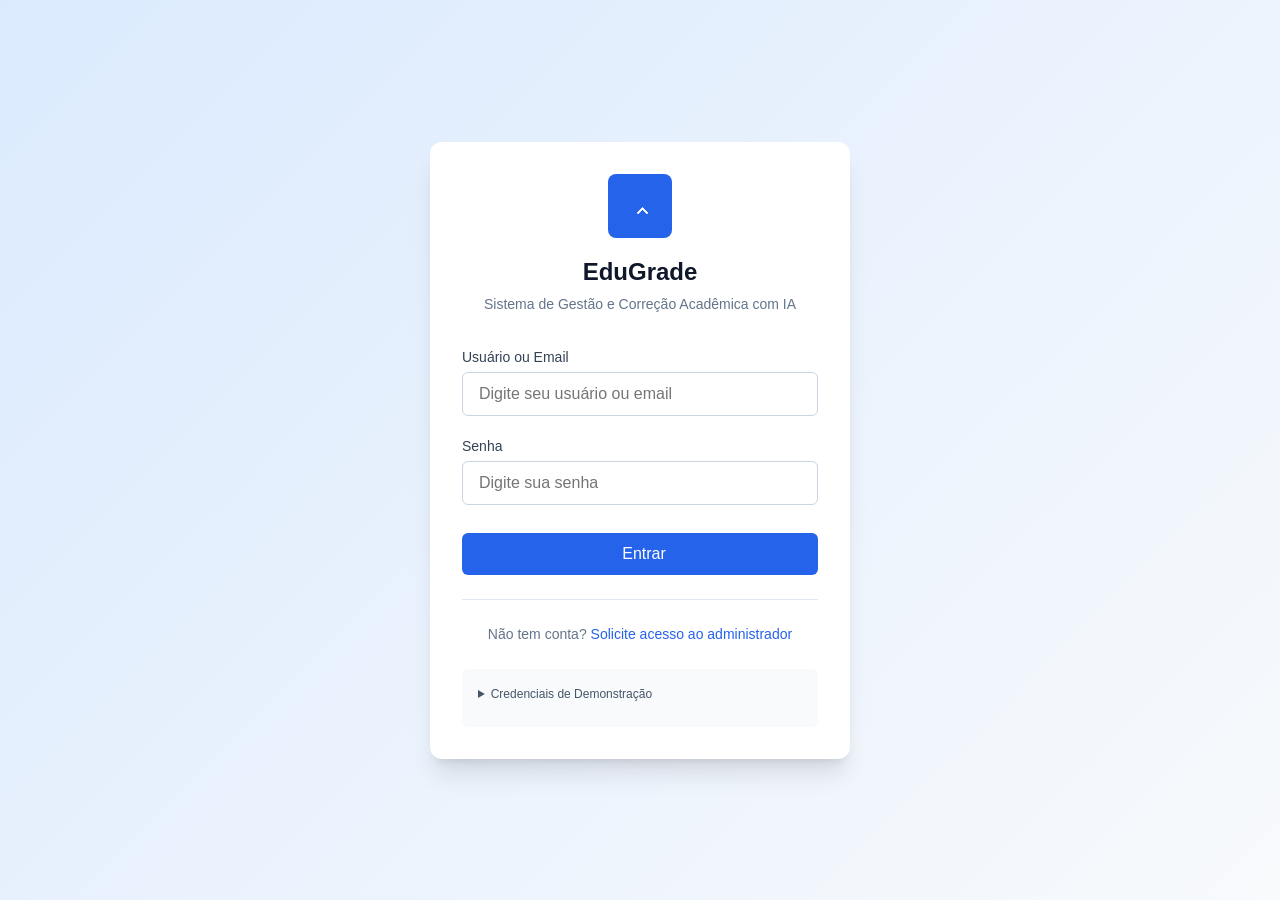
==== frontend/login.html @ 3bdecc59 "Adiciona arquivos do projeto" ====
<!DOCTYPE html>
<html lang="pt-BR">
<head>
  <meta charset="UTF-8">
  <meta name="viewport" content="width=device-width, initial-scale=1.0">
  <title>Login - EduGrade</title>
  <link rel="stylesheet" href="css/main.css">
  <style>
    .login-page {
      min-height: 100vh;
      display: flex;
      align-items: center;
      justify-content: center;
      background: linear-gradient(135deg, var(--color-primary-light) 0%, var(--color-gray-50) 100%);
      padding: var(--space-4);
    }
    .login-card {
      width: 100%;
      max-width: 420px;
      background: var(--color-white);
      border-radius: var(--radius-xl);
      box-shadow: var(--shadow-xl);
      padding: var(--space-8);
    }
    .login-header {
      text-align: center;
      margin-bottom: var(--space-8);
    }
    .login-logo {
      width: 64px;
      height: 64px;
      background: var(--color-primary);
      border-radius: var(--radius-lg);
      display: flex;
      align-items: center;
      justify-content: center;
      color: var(--color-white);
      font-weight: 700;
      font-size: 1.5rem;
      margin: 0 auto var(--space-4);
    }
    .login-title {
      font-size: 1.5rem;
      font-weight: 700;
      color: var(--color-gray-900);
      margin-bottom: var(--space-1);
    }
    .login-subtitle {
      color: var(--color-gray-500);
      font-size: 0.875rem;
    }
    .login-form .form-group {
      margin-bottom: var(--space-5);
    }
    .login-form .form-label {
      font-size: 0.875rem;
    }
    .login-form .form-input {
      padding: var(--space-3) var(--space-4);
      font-size: 1rem;
    }
    .login-form .btn {
      width: 100%;
      padding: var(--space-3);
      font-size: 1rem;
      margin-top: var(--space-2);
    }
    .login-footer {
      text-align: center;
      margin-top: var(--space-6);
      padding-top: var(--space-6);
      border-top: 1px solid var(--color-gray-200);
      color: var(--color-gray-500);
      font-size: 0.875rem;
    }
    .login-footer a {
      font-weight: 500;
    }
    .demo-credentials {
      background: var(--color-gray-50);
      border-radius: var(--radius-md);
      padding: var(--space-4);
      margin-top: var(--space-6);
      font-size: 0.75rem;
    }
    .demo-credentials summary {
      cursor: pointer;
      font-weight: 500;
      color: var(--color-gray-600);
      margin-bottom: var(--space-2);
    }
    .demo-credentials p {
      margin: var(--space-1) 0;
      font-family: monospace;
      color: var(--color-gray-700);
    }
    @media (max-width: 480px) {
      .login-card {
        padding: var(--space-6);
      }
    }
  </style>
</head>
<body>
  <div class="login-page">
    <div class="login-card">
      <div class="login-header">
        <div class="login-logo" data-feather="graduation-cap"></div>
        <h1 class="login-title">EduGrade</h1>
        <p class="login-subtitle">Sistema de Gestão e Correção Acadêmica com IA</p>
      </div>

      <form class="login-form" id="login-form">
        <div class="form-group">
          <label class="form-label" for="username">Usuário ou Email</label>
          <input type="text" class="form-input" id="username" name="username" placeholder="Digite seu usuário ou email" required autocomplete="username">
        </div>

        <div class="form-group">
          <label class="form-label" for="password">Senha</label>
          <input type="password" class="form-input" id="password" name="password" placeholder="Digite sua senha" required autocomplete="current-password">
        </div>

        <button type="submit" class="btn btn-primary btn-lg" id="login-btn">
          <span data-feather="log-in"></span>
          Entrar
        </button>
      </form>

      <div class="login-footer">
        <p>Não tem conta? <a href="/register.html">Solicite acesso ao administrador</a></p>
      </div>

      <details class="demo-credentials">
        <summary>Credenciais de Demonstração</summary>
        <p><strong>Admin:</strong> admin / admin123</p>
        <p><strong>Professor:</strong> professor / prof123</p>
        <p><strong>Aluno:</strong> aluno / aluno123</p>
      </details>
    </div>
  </div>

  <script src="js/main.js"></script>
  <script>
    document.addEventListener('DOMContentLoaded', async () => {
      // Check if already logged in
      if (State.isAuthenticated()) {
        window.location.href = '/dashboard.html';
        return;
      }

      const form = document.getElementById('login-form');
      const btn = document.getElementById('login-btn');

      form.addEventListener('submit', async (e) => {
        e.preventDefault();

        const username = form.username.value.trim();
        const password = form.password.value;

        if (!username || !password) {
          UI.showToast('Preencha todos os campos', 'warning');
          return;
        }

        UI.setLoading(btn, true);

        try {
          await Auth.login(username, password);
          UI.showToast('Login realizado com sucesso!', 'success');
          window.location.href = Auth.dashboardPath();
        } catch (error) {
          UI.showToast(error.message || 'Credenciais inválidas', 'error');
        } finally {
          UI.setLoading(btn, false);
        }
      });

      // Demo credential click-to-fill
      document.querySelectorAll('.demo-credentials p').forEach(p => {
        p.style.cursor = 'pointer';
        p.addEventListener('click', () => {
          const text = p.textContent;
          const match = text.match(/(\w+)\s*\/\s*(\w+)/);
          if (match) {
            form.username.value = match[1];
            form.password.value = match[2];
          }
        });
      });
    });
  </script>
</body>
</html>
---- frontend/css/main.css ----
/* ============================================================
   EduGrade - Main Stylesheet
   ============================================================ */

:root {
  /* Colors */
  --color-primary: #2563eb;
  --color-primary-hover: #1d4ed8;
  --color-primary-light: #dbeafe;
  --color-secondary: #64748b;
  --color-success: #059669;
  --color-success-light: #d1fae5;
  --color-warning: #d97706;
  --color-warning-light: #fef3c7;
  --color-danger: #dc2626;
  --color-danger-light: #fee2e2;
  --color-info: #0891b2;
  --color-info-light: #cffafe;

  /* Neutrals */
  --color-white: #ffffff;
  --color-gray-50: #f8fafc;
  --color-gray-100: #f1f5f9;
  --color-gray-200: #e2e8f0;
  --color-gray-300: #cbd5e1;
  --color-gray-400: #94a3b8;
  --color-gray-500: #64748b;
  --color-gray-600: #475569;
  --color-gray-700: #334155;
  --color-gray-800: #1e293b;
  --color-gray-900: #0f172a;

  /* Spacing */
  --space-1: 0.25rem;
  --space-2: 0.5rem;
  --space-3: 0.75rem;
  --space-4: 1rem;
  --space-5: 1.25rem;
  --space-6: 1.5rem;
  --space-8: 2rem;
  --space-10: 2.5rem;
  --space-12: 3rem;

  /* Border Radius */
  --radius-sm: 0.25rem;
  --radius-md: 0.375rem;
  --radius-lg: 0.5rem;
  --radius-xl: 0.75rem;
  --radius-full: 9999px;

  /* Shadows */
  --shadow-sm: 0 1px 2px 0 rgb(0 0 0 / 0.05);
  --shadow-md: 0 4px 6px -1px rgb(0 0 0 / 0.1), 0 2px 4px -2px rgb(0 0 0 / 0.1);
  --shadow-lg: 0 10px 15px -3px rgb(0 0 0 / 0.1), 0 4px 6px -4px rgb(0 0 0 / 0.1);
  --shadow-xl: 0 20px 25px -5px rgb(0 0 0 / 0.1), 0 8px 10px -6px rgb(0 0 0 / 0.1);

  /* Transitions */
  --transition-fast: 150ms ease;
  --transition-normal: 250ms ease;
  --transition-slow: 350ms ease;

  /* Layout */
  --sidebar-width: 260px;
  --sidebar-collapsed-width: 72px;
  --header-height: 64px;
  --container-max: 1400px;
}

/* Dark mode */
@media (prefers-color-scheme: dark) {
  :root {
    --color-white: #0f172a;
    --color-gray-50: #1e293b;
    --color-gray-100: #334155;
    --color-gray-200: #475569;
    --color-gray-300: #64748b;
    --color-gray-400: #94a3b8;
    --color-gray-500: #cbd5e1;
    --color-gray-600: #e2e8f0;
    --color-gray-700: #f1f5f9;
    --color-gray-800: #f8fafc;
    --color-gray-900: #ffffff;
  }
}

/* ============================================================
   Reset & Base
   ============================================================ */

*, *::before, *::after {
  box-sizing: border-box;
  margin: 0;
  padding: 0;
}

html {
  font-size: 16px;
  -webkit-font-smoothing: antialiased;
  -moz-osx-font-smoothing: grayscale;
}

body {
  font-family: 'Inter', -apple-system, BlinkMacSystemFont, 'Segoe UI', Roboto, sans-serif;
  font-size: 0.875rem;
  line-height: 1.5;
  color: var(--color-gray-900);
  background-color: var(--color-gray-50);
  min-height: 100vh;
}

a {
  color: var(--color-primary);
  text-decoration: none;
  transition: color var(--transition-fast);
}

a:hover {
  color: var(--color-primary-hover);
}

button {
  font-family: inherit;
  font-size: inherit;
  cursor: pointer;
  border: none;
  background: none;
}

input, select, textarea {
  font-family: inherit;
  font-size: inherit;
}

/* ============================================================
   Layout
   ============================================================ */

.app-layout {
  display: flex;
  min-height: 100vh;
}

/* Sidebar */
.sidebar {
  position: fixed;
  top: 0;
  left: 0;
  width: var(--sidebar-width);
  height: 100vh;
  background: var(--color-white);
  border-right: 1px solid var(--color-gray-200);
  display: flex;
  flex-direction: column;
  z-index: 100;
  transition: width var(--transition-normal);
}

.sidebar.collapsed {
  width: var(--sidebar-collapsed-width);
}

.sidebar-header {
  padding: var(--space-4);
  border-bottom: 1px solid var(--color-gray-200);
  display: flex;
  align-items: center;
  gap: var(--space-3);
  min-height: var(--header-height);
}

.sidebar-logo {
  width: 32px;
  height: 32px;
  background: var(--color-primary);
  border-radius: var(--radius-md);
  display: flex;
  align-items: center;
  justify-content: center;
  color: var(--color-white);
  font-weight: 700;
  font-size: 1.125rem;
  flex-shrink: 0;
}

.sidebar-title {
  font-size: 1.125rem;
  font-weight: 600;
  color: var(--color-gray-900);
  white-space: nowrap;
  overflow: hidden;
  transition: opacity var(--transition-fast);
}

.sidebar.collapsed .sidebar-title {
  opacity: 0;
  width: 0;
}

.sidebar-nav {
  flex: 1;
  padding: var(--space-4);
  overflow-y: auto;
}

.nav-section {
  margin-bottom: var(--space-6);
}

.nav-section-title {
  font-size: 0.625rem;
  font-weight: 600;
  text-transform: uppercase;
  letter-spacing: 0.05em;
  color: var(--color-gray-500);
  padding: var(--space-2) var(--space-3);
  margin-bottom: var(--space-2);
  transition: opacity var(--transition-fast);
}

.sidebar.collapsed .nav-section-title {
  opacity: 0;
}

.nav-item {
  position: relative;
  display: flex;
  align-items: center;
  gap: var(--space-3);
  padding: var(--space-2) var(--space-3);
  border-radius: var(--radius-md);
  color: var(--color-gray-600);
  font-weight: 500;
  transition: all var(--transition-fast);
  white-space: nowrap;
}

.nav-item:hover {
  background: var(--color-gray-100);
  color: var(--color-gray-900);
}

.nav-item.active {
  background: var(--color-primary-light);
  color: var(--color-primary);
}

.nav-item i {
  width: 20px;
  height: 20px;
  flex-shrink: 0;
  display: flex;
  align-items: center;
  justify-content: center;
}

.nav-item > [data-feather],
.header-actions [data-feather],
.admin-section-title [data-feather],
.admin-link [data-feather],
.dropdown-item [data-feather] {
  display: inline-flex;
  flex: 0 0 20px;
  align-items: center;
  justify-content: center;
  width: 20px;
  height: 20px;
}

[data-feather] > svg {
  display: block;
  width: 20px;
  height: 20px;
  flex: 0 0 20px;
}

.stat-icon[data-feather] > svg {
  width: 22px;
  height: 22px;
  flex-basis: 22px;
}

.nav-item .badge {
  position: static;
  flex: 0 0 auto;
  margin-left: auto;
}

.badge[hidden] {
  display: none;
}

.nav-item-text {
  transition: opacity var(--transition-fast), width var(--transition-fast);
  overflow: hidden;
}

.sidebar.collapsed .nav-item-text {
  opacity: 0;
  width: 0;
}

.sidebar-footer {
  padding: var(--space-4);
  border-top: 1px solid var(--color-gray-200);
}

/* Main Content */
.main-content {
  flex: 1;
  margin-left: var(--sidebar-width);
  min-height: 100vh;
  display: flex;
  flex-direction: column;
  transition: margin-left var(--transition-normal);
}

.sidebar.collapsed ~ .main-content {
  margin-left: var(--sidebar-collapsed-width);
}

/* Header */
.header {
  height: var(--header-height);
  background: var(--color-white);
  border-bottom: 1px solid var(--color-gray-200);
  display: flex;
  align-items: center;
  justify-content: space-between;
  padding: 0 var(--space-6);
  position: sticky;
  top: 0;
  z-index: 50;
}

.header-left {
  display: flex;
  align-items: center;
  gap: var(--space-4);
}

.sidebar-toggle {
  display: none;
  padding: var(--space-2);
  border-radius: var(--radius-md);
  color: var(--color-gray-600);
  transition: all var(--transition-fast);
}

.sidebar-toggle:hover {
  background: var(--color-gray-100);
  color: var(--color-gray-900);
}

.page-title {
  font-size: 1.25rem;
  font-weight: 600;
  color: var(--color-gray-900);
}

.header-right {
  display: flex;
  align-items: center;
  gap: var(--space-4);
}

.header-actions {
  display: flex;
  align-items: center;
  gap: var(--space-2);
}

.icon-btn {
  width: 40px;
  height: 40px;
  display: flex;
  align-items: center;
  justify-content: center;
  border-radius: var(--radius-md);
  color: var(--color-gray-600);
  transition: all var(--transition-fast);
  position: relative;
}

.icon-btn > [data-feather] {
  display: inline-flex;
  align-items: center;
  justify-content: center;
  width: 20px;
  height: 20px;
}

.icon-btn:hover {
  background: var(--color-gray-100);
  color: var(--color-gray-900);
}

.badge {
  position: absolute;
  top: 4px;
  right: 4px;
  min-width: 18px;
  height: 18px;
  background: var(--color-danger);
  color: var(--color-white);
  font-size: 0.625rem;
  font-weight: 600;
  border-radius: var(--radius-full);
  display: flex;
  align-items: center;
  justify-content: center;
  padding: 0 4px;
}

.user-menu {
  position: relative;
}

.user-menu-btn {
  display: flex;
  align-items: center;
  gap: var(--space-2);
  padding: var(--space-2) var(--space-3);
  border-radius: var(--radius-md);
  transition: all var(--transition-fast);
}

.user-menu-btn:hover {
  background: var(--color-gray-100);
}

.user-avatar {
  width: 36px;
  height: 36px;
  border-radius: var(--radius-full);
  background: var(--color-primary-light);
  color: var(--color-primary);
  display: flex;
  align-items: center;
  justify-content: center;
  font-weight: 600;
  font-size: 0.875rem;
}

.user-info {
  display: none;
  flex-direction: column;
}

.user-name {
  font-weight: 500;
  font-size: 0.875rem;
  color: var(--color-gray-900);
}

.user-role {
  font-size: 0.625rem;
  color: var(--color-gray-500);
  text-transform: capitalize;
}

@media (min-width: 768px) {
  .user-info {
    display: flex;
  }
}

/* Page Content */
.page-content {
  flex: 1;
  padding: var(--space-6);
  max-width: var(--container-max);
  width: 100%;
  margin: 0 auto;
}

/* ============================================================
   Components
   ============================================================ */

/* Buttons */
.btn {
  display: inline-flex;
  align-items: center;
  justify-content: center;
  gap: var(--space-2);
  padding: var(--space-2) var(--space-4);
  font-size: 0.875rem;
  font-weight: 500;
  border-radius: var(--radius-md);
  transition: all var(--transition-fast);
  white-space: nowrap;
}

.btn:disabled {
  opacity: 0.5;
  cursor: not-allowed;
}

.btn-sm {
  padding: var(--space-1) var(--space-3);
  font-size: 0.75rem;
}

.btn-lg {
  padding: var(--space-3) var(--space-6);
  font-size: 1rem;
}

.btn-primary {
  background: var(--color-primary);
  color: var(--color-white);
}

.btn-primary:hover:not(:disabled) {
  background: var(--color-primary-hover);
}

.btn-secondary {
  background: var(--color-gray-100);
  color: var(--color-gray-700);
  border: 1px solid var(--color-gray-300);
}

.btn-secondary:hover:not(:disabled) {
  background: var(--color-gray-200);
}

.btn-success {
  background: var(--color-success);
  color: var(--color-white);
}

.btn-success:hover:not(:disabled) {
  background: #047857;
}

.btn-warning {
  background: var(--color-warning);
  color: var(--color-white);
}

.btn-warning:hover:not(:disabled) {
  background: #b45309;
}

.btn-danger {
  background: var(--color-danger);
  color: var(--color-white);
}

.btn-danger:hover:not(:disabled) {
  background: #b91c1c;
}

.btn-outline {
  background: transparent;
  border: 1px solid var(--color-gray-300);
  color: var(--color-gray-700);
}

.btn-outline:hover:not(:disabled) {
  background: var(--color-gray-50);
  border-color: var(--color-gray-400);
}

.btn-ghost {
  background: transparent;
  color: var(--color-gray-600);
}

.btn-ghost:hover:not(:disabled) {
  background: var(--color-gray-100);
  color: var(--color-gray-900);
}

/* Cards */
.card {
  background: var(--color-white);
  border-radius: var(--radius-lg);
  border: 1px solid var(--color-gray-200);
  box-shadow: var(--shadow-sm);
  overflow: hidden;
}

.card-header {
  padding: var(--space-4) var(--space-6);
  border-bottom: 1px solid var(--color-gray-200);
  display: flex;
  align-items: center;
  justify-content: space-between;
}

.card-title {
  font-size: 1rem;
  font-weight: 600;
  color: var(--color-gray-900);
}

.card-body {
  padding: var(--space-6);
}

.card-footer {
  padding: var(--space-4) var(--space-6);
  border-top: 1px solid var(--color-gray-200);
  background: var(--color-gray-50);
  display: flex;
  align-items: center;
  justify-content: flex-end;
  gap: var(--space-3);
}

/* Forms */
.form-group {
  margin-bottom: var(--space-4);
}

.form-label {
  display: block;
  font-size: 0.875rem;
  font-weight: 500;
  color: var(--color-gray-700);
  margin-bottom: var(--space-1);
}

.form-input {
  width: 100%;
  padding: var(--space-2) var(--space-3);
  border: 1px solid var(--color-gray-300);
  border-radius: var(--radius-md);
  background: var(--color-white);
  color: var(--color-gray-900);
  transition: all var(--transition-fast);
}

.form-input:focus {
  outline: none;
  border-color: var(--color-primary);
  box-shadow: 0 0 0 3px var(--color-primary-light);
}

.form-input:disabled {
  background: var(--color-gray-100);
  color: var(--color-gray-500);
}

.form-input.error {
  border-color: var(--color-danger);
}

.form-input.error:focus {
  box-shadow: 0 0 0 3px var(--color-danger-light);
}

.form-error {
  display: block;
  font-size: 0.75rem;
  color: var(--color-danger);
  margin-top: var(--space-1);
}

.form-hint {
  display: block;
  font-size: 0.75rem;
  color: var(--color-gray-500);
  margin-top: var(--space-1);
}

.form-select {
  appearance: none;
  background-image: url("data:image/svg+xml,%3Csvg xmlns='http://www.w3.org/2000/svg' fill='none' viewBox='0 0 20 20'%3E%3Cpath stroke='%236b7280' stroke-linecap='round' stroke-linejoin='round' stroke-width='1.5' d='M6 8l4 4 4-4'/%3E%3C/svg%3E");
  background-position: right var(--space-3) center;
  background-repeat: no-repeat;
  background-size: 1.5em;
  padding-right: var(--space-10);
}

textarea.form-input {
  min-height: 100px;
  resize: vertical;
}

.form-check {
  display: flex;
  align-items: center;
  gap: var(--space-2);
}

.form-check-input {
  width: 18px;
  height: 18px;
  border: 1px solid var(--color-gray-300);
  border-radius: var(--radius-sm);
  accent-color: var(--color-primary);
}

/* Tables */
.table-container {
  overflow-x: auto;
}

.table {
  width: 100%;
  border-collapse: collapse;
  font-size: 0.875rem;
}

.table th,
.table td {
  padding: var(--space-3) var(--space-4);
  text-align: left;
  border-bottom: 1px solid var(--color-gray-200);
}

.table th {
  font-weight: 600;
  color: var(--color-gray-600);
  font-size: 0.75rem;
  text-transform: uppercase;
  letter-spacing: 0.05em;
  background: var(--color-gray-50);
  white-space: nowrap;
}

.table tbody tr {
  transition: background var(--transition-fast);
}

.table tbody tr:hover {
  background: var(--color-gray-50);
}

.table td {
  color: var(--color-gray-700);
}

/* Badges */
.badge-status {
  display: inline-flex;
  align-items: center;
  padding: var(--space-1) var(--space-2);
  font-size: 0.75rem;
  font-weight: 500;
  border-radius: var(--radius-full);
}

.badge-status.success {
  background: var(--color-success-light);
  color: var(--color-success);
}

.badge-status.warning {
  background: var(--color-warning-light);
  color: var(--color-warning);
}

.badge-status.danger {
  background: var(--color-danger-light);
  color: var(--color-danger);
}

.badge-status.info {
  background: var(--color-info-light);
  color: var(--color-info);
}

.badge-status.gray {
  background: var(--color-gray-100);
  color: var(--color-gray-600);
}

/* Progress */
.progress {
  height: 8px;
  background: var(--color-gray-200);
  border-radius: var(--radius-full);
  overflow: hidden;
}

.progress-bar {
  height: 100%;
  background: var(--color-primary);
  border-radius: var(--radius-full);
  transition: width var(--transition-normal);
}

.progress-bar.success {
  background: var(--color-success);
}

.progress-bar.warning {
  background: var(--color-warning);
}

.progress-bar.danger {
  background: var(--color-danger);
}

/* Alerts */
.alert {
  padding: var(--space-4);
  border-radius: var(--radius-md);
  border: 1px solid;
  display: flex;
  align-items: flex-start;
  gap: var(--space-3);
}

.alert-success {
  background: var(--color-success-light);
  border-color: var(--color-success);
  color: #065f46;
}

.alert-warning {
  background: var(--color-warning-light);
  border-color: var(--color-warning);
  color: #92400e;
}

.alert-danger {
  background: var(--color-danger-light);
  border-color: var(--color-danger);
  color: #991b1b;
}

.alert-info {
  background: var(--color-info-light);
  border-color: var(--color-info);
  color: #164e63;
}

.alert-icon {
  flex-shrink: 0;
  margin-top: 0.125rem;
}

.alert-content {
  flex: 1;
}

.alert-title {
  font-weight: 600;
  margin-bottom: var(--space-1);
}

.alert-message {
  font-size: 0.875rem;
  line-height: 1.5;
}

/* Tabs */
.tabs {
  display: flex;
  border-bottom: 1px solid var(--color-gray-200);
  margin-bottom: var(--space-6);
}

.tab-btn {
  padding: var(--space-3) var(--space-4);
  font-size: 0.875rem;
  font-weight: 500;
  color: var(--color-gray-500);
  border-bottom: 2px solid transparent;
  margin-bottom: -1px;
  transition: all var(--transition-fast);
  white-space: nowrap;
}

.tab-btn:hover {
  color: var(--color-gray-700);
}

.tab-btn.active {
  color: var(--color-primary);
  border-bottom-color: var(--color-primary);
}

.tab-panel {
  display: none;
}

.tab-panel.active {
  display: block;
  animation: fadeIn var(--transition-fast);
}

@keyframes fadeIn {
  from { opacity: 0; transform: translateY(4px); }
  to { opacity: 1; transform: translateY(0); }
}

/* Modal */
.modal-overlay {
  position: fixed;
  inset: 0;
  background: rgba(0, 0, 0, 0.5);
  display: flex;
  align-items: center;
  justify-content: center;
  padding: var(--space-4);
  z-index: 1000;
  opacity: 0;
  visibility: hidden;
  transition: all var(--transition-fast);
}

.modal-overlay.active {
  opacity: 1;
  visibility: visible;
}

.modal {
  background: var(--color-white);
  border-radius: var(--radius-xl);
  box-shadow: var(--shadow-xl);
  max-width: 600px;
  width: 100%;
  max-height: 90vh;
  overflow: hidden;
  transform: scale(0.95) translateY(10px);
  transition: all var(--transition-fast);
}

.modal-overlay.active .modal {
  transform: scale(1) translateY(0);
}

.modal-header {
  padding: var(--space-4) var(--space-6);
  border-bottom: 1px solid var(--color-gray-200);
  display: flex;
  align-items: center;
  justify-content: space-between;
}

.modal-title {
  font-size: 1.125rem;
  font-weight: 600;
  color: var(--color-gray-900);
}

.modal-close {
  width: 32px;
  height: 32px;
  display: flex;
  align-items: center;
  justify-content: center;
  border-radius: var(--radius-md);
  color: var(--color-gray-500);
  transition: all var(--transition-fast);
}

.modal-close:hover {
  background: var(--color-gray-100);
  color: var(--color-gray-900);
}

.modal-body {
  padding: var(--space-6);
  max-height: 60vh;
  overflow-y: auto;
}

.modal-footer {
  padding: var(--space-4) var(--space-6);
  border-top: 1px solid var(--color-gray-200);
  background: var(--color-gray-50);
  display: flex;
  justify-content: flex-end;
  gap: var(--space-3);
}

/* Dropdown */
.dropdown {
  position: relative;
}

.dropdown-menu {
  position: absolute;
  top: 100%;
  right: 0;
  margin-top: var(--space-2);
  min-width: 200px;
  background: var(--color-white);
  border: 1px solid var(--color-gray-200);
  border-radius: var(--radius-md);
  box-shadow: var(--shadow-lg);
  padding: var(--space-2);
  z-index: 100;
  opacity: 0;
  visibility: hidden;
  transform: translateY(-8px);
  transition: all var(--transition-fast);
}

.dropdown-menu.active {
  opacity: 1;
  visibility: visible;
  transform: translateY(0);
}

.dropdown-item {
  display: flex;
  align-items: center;
  gap: var(--space-2);
  padding: var(--space-2) var(--space-3);
  border-radius: var(--radius-sm);
  font-size: 0.875rem;
  color: var(--color-gray-700);
  width: 100%;
  text-align: left;
  transition: all var(--transition-fast);
}

.dropdown-item:hover {
  background: var(--color-gray-100);
  color: var(--color-gray-900);
}

.dropdown-item.danger {
  color: var(--color-danger);
}

.dropdown-item.danger:hover {
  background: var(--color-danger-light);
}

.dropdown-divider {
  height: 1px;
  background: var(--color-gray-200);
  margin: var(--space-2) 0;
}

/* Tooltips */
.tooltip {
  position: relative;
}

.tooltip::after {
  content: attr(data-tooltip);
  position: absolute;
  bottom: 100%;
  left: 50%;
  transform: translateX(-50%);
  padding: var(--space-1) var(--space-2);
  background: var(--color-gray-900);
  color: var(--color-white);
  font-size: 0.75rem;
  border-radius: var(--radius-sm);
  white-space: nowrap;
  opacity: 0;
  visibility: hidden;
  transform: translateX(-50%) translateY(4px);
  transition: all var(--transition-fast);
  z-index: 100;
}

.tooltip:hover::after {
  opacity: 1;
  visibility: visible;
  transform: translateX(-50%) translateY(0);
}

/* Loading States */
.skeleton {
  background: linear-gradient(90deg, var(--color-gray-200) 25%, var(--color-gray-100) 50%, var(--color-gray-200) 75%);
  background-size: 200% 100%;
  animation: shimmer 1.5s infinite;
  border-radius: var(--radius-md);
}

@keyframes shimmer {
  0% { background-position: 200% 0; }
  100% { background-position: -200% 0; }
}

.spinner {
  width: 20px;
  height: 20px;
  border: 2px solid var(--color-gray-200);
  border-top-color: var(--color-primary);
  border-radius: 50%;
  animation: spin 0.8s linear infinite;
}

.spinner-lg {
  width: 40px;
  height: 40px;
  border-width: 3px;
}

@keyframes spin {
  to { transform: rotate(360deg); }
}

/* Empty State */
.empty-state {
  text-align: center;
  padding: var(--space-12) var(--space-6);
  color: var(--color-gray-500);
}

.empty-state-icon {
  width: 80px;
  height: 80px;
  margin: 0 auto var(--space-4);
  color: var(--color-gray-300);
}

.empty-state-title {
  font-size: 1.125rem;
  font-weight: 600;
  color: var(--color-gray-700);
  margin-bottom: var(--space-2);
}

.empty-state-message {
  font-size: 0.875rem;
  max-width: 320px;
  margin: 0 auto var(--space-6);
  line-height: 1.6;
}

/* ============================================================
   Responsive
   ============================================================ */

@media (max-width: 1024px) {
  .sidebar {
    transform: translateX(-100%);
  }

  .sidebar.open {
    transform: translateX(0);
  }

  .main-content {
    margin-left: 0;
  }

  .sidebar-toggle {
    display: flex;
  }

  .sidebar-overlay {
    position: fixed;
    inset: 0;
    background: rgba(0, 0, 0, 0.5);
    z-index: 99;
    opacity: 0;
    visibility: hidden;
    transition: all var(--transition-fast);
  }

  .sidebar-overlay.active {
    opacity: 1;
    visibility: visible;
  }
}

@media (max-width: 768px) {
  .header {
    padding: 0 var(--space-4);
  }

  .page-content {
    padding: var(--space-4);
  }

  .card-header,
  .card-body,
  .card-footer {
    padding: var(--space-4);
  }

  .table th,
  .table td {
    padding: var(--space-2) var(--space-3);
  }
}

/* ============================================================
   Utilities
   ============================================================ */

.d-flex { display: flex; }
.d-grid { display: grid; }
.d-none { display: none; }
.d-block { display: block; }

.flex-1 { flex: 1; }
.flex-auto { flex: 1 1 auto; }
.flex-initial { flex: 0 1 auto; }
.flex-none { flex: none; }

.items-center { align-items: center; }
.items-start { align-items: flex-start; }
.items-end { align-items: flex-end; }
.justify-center { justify-content: center; }
.justify-between { justify-content: space-between; }
.justify-end { justify-content: flex-end; }
.gap-1 { gap: var(--space-1); }
.gap-2 { gap: var(--space-2); }
.gap-3 { gap: var(--space-3); }
.gap-4 { gap: var(--space-4); }
.gap-6 { gap: var(--space-6); }

.w-full { width: 100%; }
.h-full { height: 100%; }

.text-center { text-align: center; }
.text-right { text-align: right; }
.text-left { text-align: left; }

.font-medium { font-weight: 500; }
.font-semibold { font-weight: 600; }
.font-bold { font-weight: 700; }

.text-sm { font-size: 0.875rem; }
.text-xs { font-size: 0.75rem; }
.text-lg { font-size: 1.125rem; }
.text-xl { font-size: 1.25rem; }

.text-primary { color: var(--color-primary); }
.text-success { color: var(--color-success); }
.text-warning { color: var(--color-warning); }
.text-danger { color: var(--color-danger); }
.text-muted { color: var(--color-gray-500); }

.mt-1 { margin-top: var(--space-1); }
.mt-2 { margin-top: var(--space-2); }
.mt-3 { margin-top: var(--space-3); }
.mt-4 { margin-top: var(--space-4); }
.mt-6 { margin-top: var(--space-6); }
.mb-1 { margin-bottom: var(--space-1); }
.mb-2 { margin-bottom: var(--space-2); }
.mb-3 { margin-bottom: var(--space-3); }
.mb-4 { margin-bottom: var(--space-4); }
.mb-6 { margin-bottom: var(--space-6); }

.p-1 { padding: var(--space-1); }
.p-2 { padding: var(--space-2); }
.p-3 { padding: var(--space-3); }
.p-4 { padding: var(--space-4); }
.p-6 { padding: var(--space-6); }

.rounded { border-radius: var(--radius-md); }
.rounded-lg { border-radius: var(--radius-lg); }
.rounded-full { border-radius: var(--radius-full); }

.shadow { box-shadow: var(--shadow-md); }
.shadow-lg { box-shadow: var(--shadow-lg); }

.overflow-hidden { overflow: hidden; }
.overflow-auto { overflow: auto; }
.overflow-x-auto { overflow-x: auto; }

.truncate { white-space: nowrap; overflow: hidden; text-overflow: ellipsis; }

.sr-only {
  position: absolute;
  width: 1px;
  height: 1px;
  padding: 0;
  margin: -1px;
  overflow: hidden;
  clip: rect(0, 0, 0, 0);
  white-space: nowrap;
  border: 0;
}
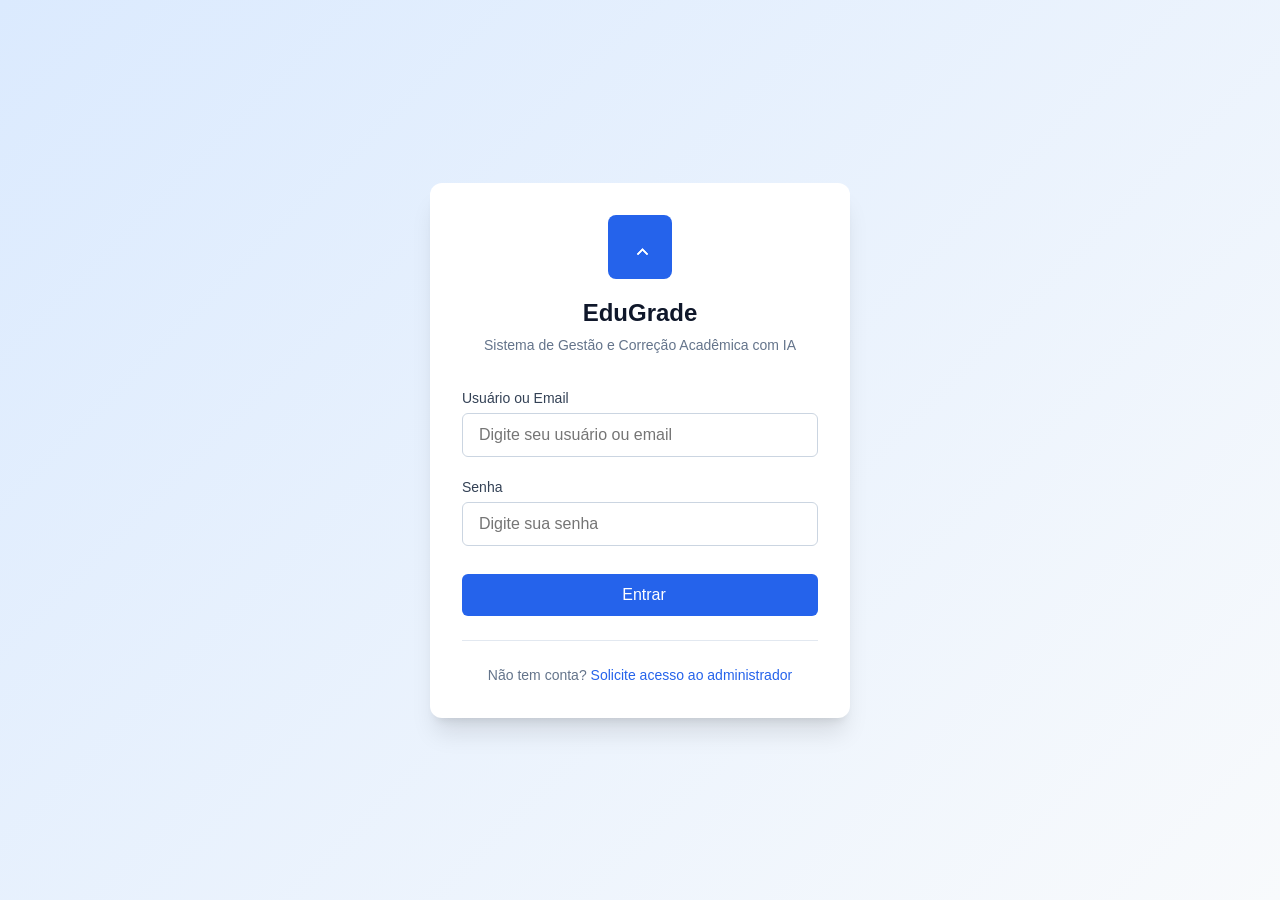
==== commit 975b35f5: "Corrige segurança e documenta integrações EduGrade Inclui ajustes de autorização, configuração de pr" ====
--- a/frontend/login.html
+++ b/frontend/login.html
@@ -76,24 +76,6 @@
     .login-footer a {
       font-weight: 500;
     }
-    .demo-credentials {
-      background: var(--color-gray-50);
-      border-radius: var(--radius-md);
-      padding: var(--space-4);
-      margin-top: var(--space-6);
-      font-size: 0.75rem;
-    }
-    .demo-credentials summary {
-      cursor: pointer;
-      font-weight: 500;
-      color: var(--color-gray-600);
-      margin-bottom: var(--space-2);
-    }
-    .demo-credentials p {
-      margin: var(--space-1) 0;
-      font-family: monospace;
-      color: var(--color-gray-700);
-    }
     @media (max-width: 480px) {
       .login-card {
         padding: var(--space-6);
@@ -131,22 +113,18 @@
         <p>Não tem conta? <a href="/register.html">Solicite acesso ao administrador</a></p>
       </div>
 
-      <details class="demo-credentials">
-        <summary>Credenciais de Demonstração</summary>
-        <p><strong>Admin:</strong> admin / admin123</p>
-        <p><strong>Professor:</strong> professor / prof123</p>
-        <p><strong>Aluno:</strong> aluno / aluno123</p>
-      </details>
     </div>
   </div>
 
   <script src="js/main.js"></script>
   <script>
     document.addEventListener('DOMContentLoaded', async () => {
-      // Check if already logged in
-      if (State.isAuthenticated()) {
-        window.location.href = '/dashboard.html';
-        return;
+      State.init();
+      if (api.accessToken && await Auth.init()) {
+        if (State.isAuthenticated()) {
+          window.location.href = Auth.dashboardPath();
+          return;
+        }
       }
 
       const form = document.getElementById('login-form');
@@ -176,18 +154,6 @@
         }
       });
 
-      // Demo credential click-to-fill
-      document.querySelectorAll('.demo-credentials p').forEach(p => {
-        p.style.cursor = 'pointer';
-        p.addEventListener('click', () => {
-          const text = p.textContent;
-          const match = text.match(/(\w+)\s*\/\s*(\w+)/);
-          if (match) {
-            form.username.value = match[1];
-            form.password.value = match[2];
-          }
-        });
-      });
     });
   </script>
 </body>
